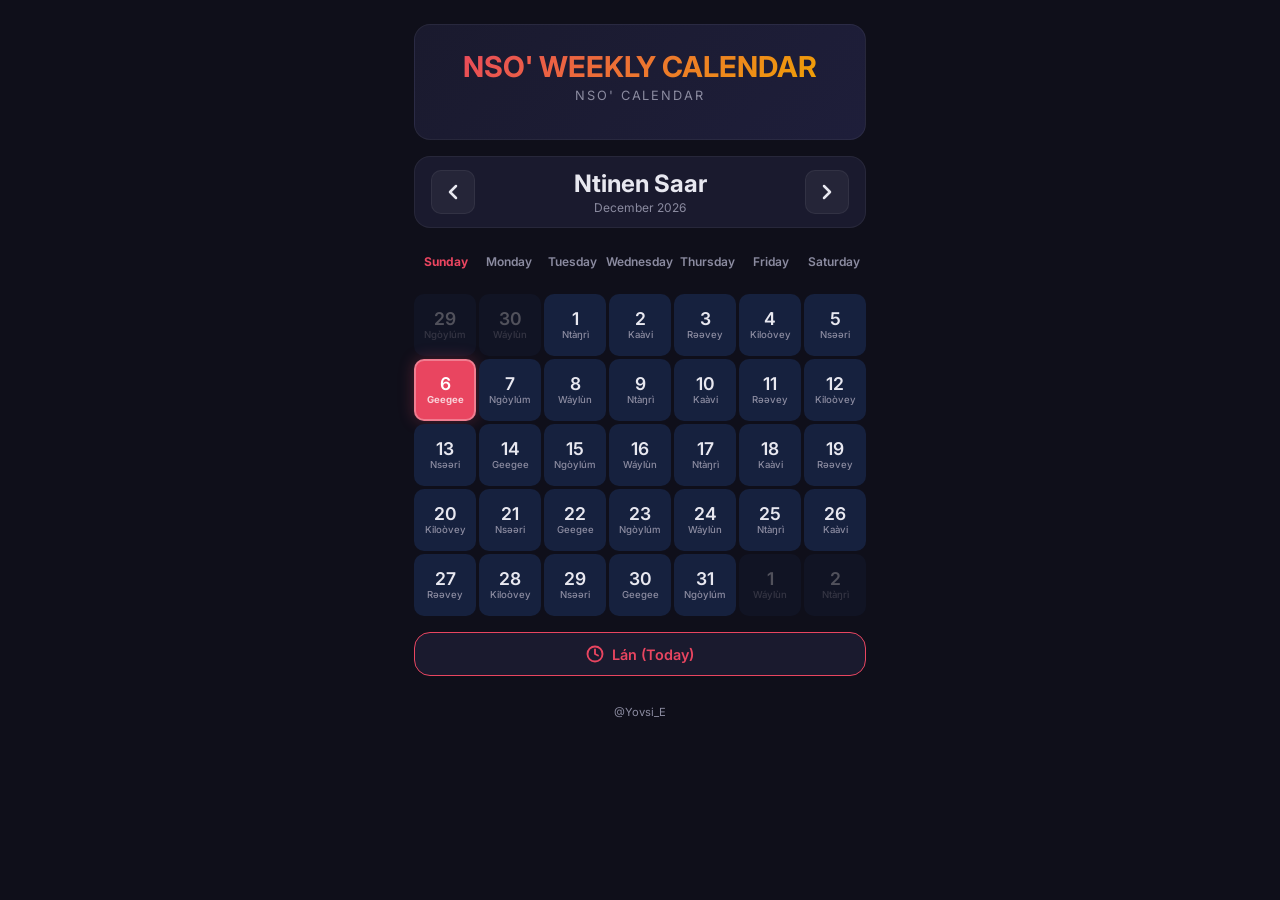
==== index.html @ c8601a16 "Update heading to NSO' WEEKLY CALENDAR" ====
<!DOCTYPE html>
<html lang="nso">
<head>
    <meta charset="UTF-8">
    <meta name="viewport" content="width=device-width, initial-scale=1.0, user-scalable=no">
    <meta name="theme-color" content="#1a1a2e">
    <title>NSO' WEEKLY CALENDAR</title>
    <link rel="stylesheet" href="css/styles.css">
</head>
<body>
    <div class="app-container">
        <!-- Header -->
        <header class="calendar-header">
            <div class="header-top">
                <h1 class="app-title">NSO' WEEKLY CALENDAR</h1>
                <span class="app-subtitle">Nso' Calendar</span>
            </div>
            <div class="gregorian-today" id="gregorianToday"></div>
        </header>

        <!-- Month Navigation -->
        <div class="month-nav">
            <button class="nav-btn" id="prevMonth" aria-label="Previous month">
                <svg width="24" height="24" viewBox="0 0 24 24" fill="none" stroke="currentColor" stroke-width="2.5" stroke-linecap="round" stroke-linejoin="round"><polyline points="15 18 9 12 15 6"></polyline></svg>
            </button>
            <div class="month-display">
                <h2 class="nso-month" id="nsoMonth"></h2>
                <span class="gregorian-month" id="gregorianMonth"></span>
            </div>
            <button class="nav-btn" id="nextMonth" aria-label="Next month">
                <svg width="24" height="24" viewBox="0 0 24 24" fill="none" stroke="currentColor" stroke-width="2.5" stroke-linecap="round" stroke-linejoin="round"><polyline points="9 18 15 12 9 6"></polyline></svg>
            </button>
        </div>

        <!-- Weekday Headers -->
        <div class="weekday-row" id="weekdayHeaders"></div>

        <!-- Calendar Grid -->
        <div class="calendar-grid" id="calendarGrid"></div>

        <!-- Today Button -->
        <button class="today-btn" id="todayBtn">
            <svg width="18" height="18" viewBox="0 0 24 24" fill="none" stroke="currentColor" stroke-width="2.5" stroke-linecap="round" stroke-linejoin="round"><circle cx="12" cy="12" r="10"></circle><polyline points="12 6 12 12 16 14"></polyline></svg>
            Lán (Today)
        </button>

        <!-- Footer -->
        <div class="legend">
            <span class="legend-text">@Yovsi_E</span>
        </div>
    </div>

    <script src="js/app.js"></script>
</body>
</html>
---- css/styles.css ----
@import url('https://fonts.googleapis.com/css2?family=Inter:wght@300;400;500;600;700&display=swap');

:root {
    --bg-primary: #0f0f1a;
    --bg-card: #1a1a2e;
    --bg-cell: #16213e;
    --text-primary: #e8e8f0;
    --text-muted: #8b8ba0;
    --accent: #e94560;
    --accent-glow: rgba(233, 69, 96, 0.3);
    --gold: #f0a500;
    --gold-glow: rgba(240, 165, 0, 0.3);
    --today-bg: #e94560;
    --today-text: #ffffff;
    --border: rgba(255, 255, 255, 0.06);
    --radius: 16px;
    --radius-sm: 10px;
}

* {
    margin: 0;
    padding: 0;
    box-sizing: border-box;
}

body {
    font-family: 'Inter', system-ui, -apple-system, sans-serif;
    background: var(--bg-primary);
    color: var(--text-primary);
    min-height: 100vh;
    display: flex;
    justify-content: center;
    -webkit-tap-highlight-color: transparent;
    user-select: none;
}

.app-container {
    width: 100%;
    max-width: 420px;
    padding: 1rem;
    display: flex;
    flex-direction: column;
    gap: 1rem;
}

/* Header */
.calendar-header {
    background: linear-gradient(135deg, var(--bg-card), #1e1e3a);
    border: 1px solid var(--border);
    border-radius: var(--radius);
    padding: 1.5rem;
    text-align: center;
}

.header-top {
    display: flex;
    flex-direction: column;
    gap: 0.25rem;
}

.app-title {
    font-size: 1.6rem;
    font-weight: 700;
    background: linear-gradient(135deg, var(--accent), var(--gold));
    -webkit-background-clip: text;
    -webkit-text-fill-color: transparent;
    background-clip: text;
}

.app-subtitle {
    font-size: 0.8rem;
    color: var(--text-muted);
    letter-spacing: 0.15em;
    text-transform: uppercase;
}

.gregorian-today {
    margin-top: 0.75rem;
    font-size: 0.85rem;
    color: var(--text-muted);
    font-weight: 400;
}

/* Month Navigation */
.month-nav {
    display: flex;
    align-items: center;
    justify-content: space-between;
    background: var(--bg-card);
    border: 1px solid var(--border);
    border-radius: var(--radius);
    padding: 0.75rem 1rem;
}

.nav-btn {
    background: rgba(255, 255, 255, 0.05);
    border: 1px solid var(--border);
    border-radius: var(--radius-sm);
    color: var(--text-primary);
    width: 44px;
    height: 44px;
    display: flex;
    align-items: center;
    justify-content: center;
    cursor: pointer;
    transition: all 0.2s ease;
}

.nav-btn:active {
    background: rgba(255, 255, 255, 0.12);
    transform: scale(0.95);
}

.month-display {
    text-align: center;
    flex: 1;
}

.nso-month {
    font-size: 1.3rem;
    font-weight: 700;
    color: var(--text-primary);
}

.gregorian-month {
    font-size: 0.75rem;
    color: var(--text-muted);
    display: block;
    margin-top: 2px;
}

/* Weekday Headers */
.weekday-row {
    display: grid;
    grid-template-columns: repeat(7, 1fr);
    gap: 2px;
    padding: 0 2px;
}

.weekday-header {
    text-align: center;
    font-size: 0.7rem;
    font-weight: 600;
    color: var(--text-muted);
    padding: 0.5rem 2px;
    text-transform: none;
}

.weekday-header.today-col {
    color: var(--accent);
    font-weight: 700;
}

/* Calendar Grid */
.calendar-grid {
    display: grid;
    grid-template-columns: repeat(7, 1fr);
    gap: 3px;
}

.day-cell {
    aspect-ratio: 1;
    display: flex;
    flex-direction: column;
    align-items: center;
    justify-content: center;
    background: var(--bg-cell);
    border-radius: var(--radius-sm);
    cursor: pointer;
    transition: all 0.15s ease;
    position: relative;
    font-size: 0.85rem;
    font-weight: 500;
    border: 1px solid transparent;
}

.day-cell:active {
    transform: scale(0.93);
    background: rgba(233, 69, 96, 0.15);
}

.day-cell.empty {
    background: transparent;
    pointer-events: none;
}

.day-cell.today {
    background: var(--today-bg);
    color: var(--today-text);
    font-weight: 700;
    border: 2px solid rgba(255, 255, 255, 0.3);
    box-shadow: 0 0 16px var(--accent-glow);
}

.day-cell.other-month {
    opacity: 0.3;
}

.gregorian-date {
    font-size: 1rem;
    font-weight: 600;
    line-height: 1;
}

.nso-day-label {
    font-size: 0.55rem;
    color: var(--text-muted);
    margin-top: 2px;
    white-space: nowrap;
    overflow: hidden;
    text-overflow: ellipsis;
    max-width: 100%;
    padding: 0 1px;
}

.day-cell.today .nso-day-label {
    color: rgba(255, 255, 255, 0.75);
}

/* Today Button */
.today-btn {
    display: flex;
    align-items: center;
    justify-content: center;
    gap: 0.5rem;
    background: var(--bg-card);
    border: 1px solid var(--accent);
    border-radius: var(--radius);
    color: var(--accent);
    font-family: 'Inter', sans-serif;
    font-size: 0.9rem;
    font-weight: 600;
    padding: 0.75rem;
    cursor: pointer;
    transition: all 0.2s ease;
    width: 100%;
}

.today-btn:active {
    background: rgba(233, 69, 96, 0.1);
    transform: scale(0.97);
}

/* Legend */
.legend {
    text-align: center;
    padding: 0.5rem;
}

.legend-text {
    font-size: 0.7rem;
    color: var(--text-muted);
}

.legend-today {
    font-weight: 600;
    color: var(--accent);
    font-size: 0.75rem;
}

/* Landscape / larger screens */
@media (min-width: 480px) {
    .app-container {
        padding: 1.5rem;
    }

    .app-title {
        font-size: 1.8rem;
    }

    .nso-month {
        font-size: 1.5rem;
    }

    .weekday-header {
        font-size: 0.75rem;
        padding: 0.6rem 2px;
    }

    .day-cell {
        font-size: 0.9rem;
    }

    .gregorian-date {
        font-size: 1.1rem;
    }

    .nso-day-label {
        font-size: 0.6rem;
    }
}

@media (min-width: 768px) {
    .app-container {
        max-width: 500px;
    }
}
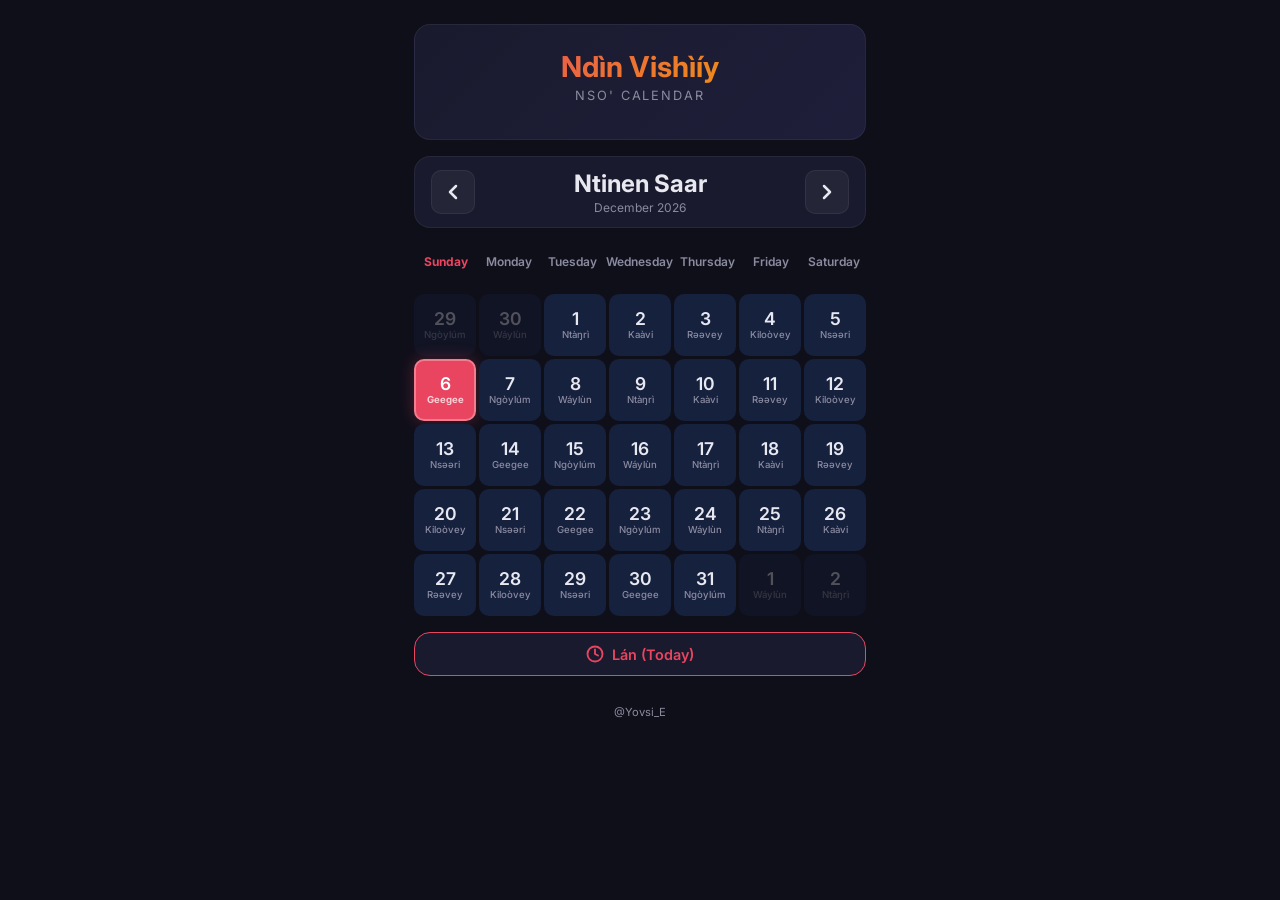
==== commit 9a8873c8: "Restore previous title Ndìn Vishìíy" ====
--- a/index.html
+++ b/index.html
@@ -4,7 +4,7 @@
     <meta charset="UTF-8">
     <meta name="viewport" content="width=device-width, initial-scale=1.0, user-scalable=no">
     <meta name="theme-color" content="#1a1a2e">
-    <title>NSO' WEEKLY CALENDAR</title>
+    <title>Nso' Calendar - Ndìn Vishìíy</title>
     <link rel="stylesheet" href="css/styles.css">
 </head>
 <body>
@@ -12,7 +12,7 @@
         <!-- Header -->
         <header class="calendar-header">
             <div class="header-top">
-                <h1 class="app-title">NSO' WEEKLY CALENDAR</h1>
+                <h1 class="app-title">Ndìn Vishìíy</h1>
                 <span class="app-subtitle">Nso' Calendar</span>
             </div>
             <div class="gregorian-today" id="gregorianToday"></div>
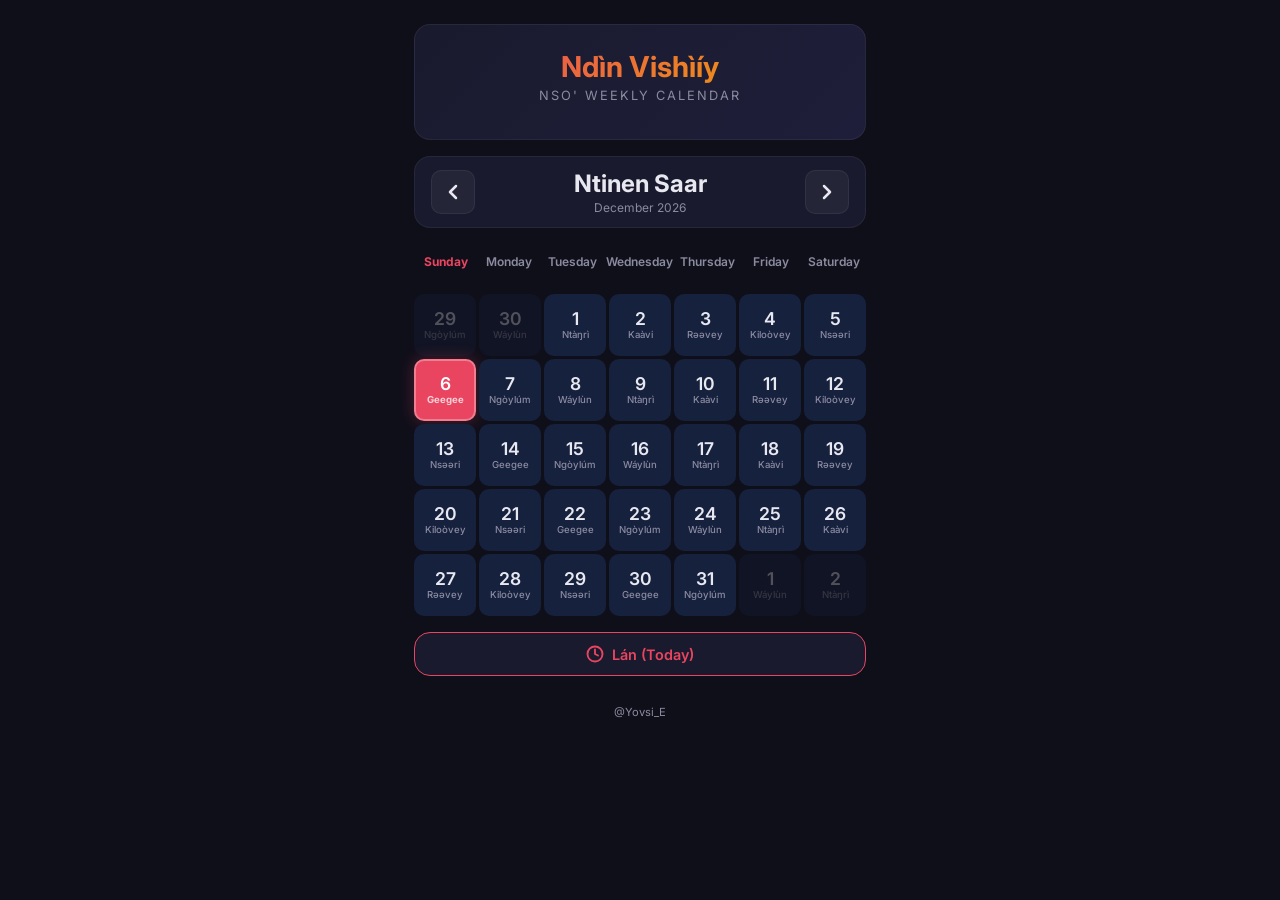
==== commit 53c3c448: "Update subtitle to NSO' WEEKLY CALENDAR" ====
--- a/index.html
+++ b/index.html
@@ -13,7 +13,7 @@
         <header class="calendar-header">
             <div class="header-top">
                 <h1 class="app-title">Ndìn Vishìíy</h1>
-                <span class="app-subtitle">Nso' Calendar</span>
+                <span class="app-subtitle">NSO' WEEKLY CALENDAR</span>
             </div>
             <div class="gregorian-today" id="gregorianToday"></div>
         </header>
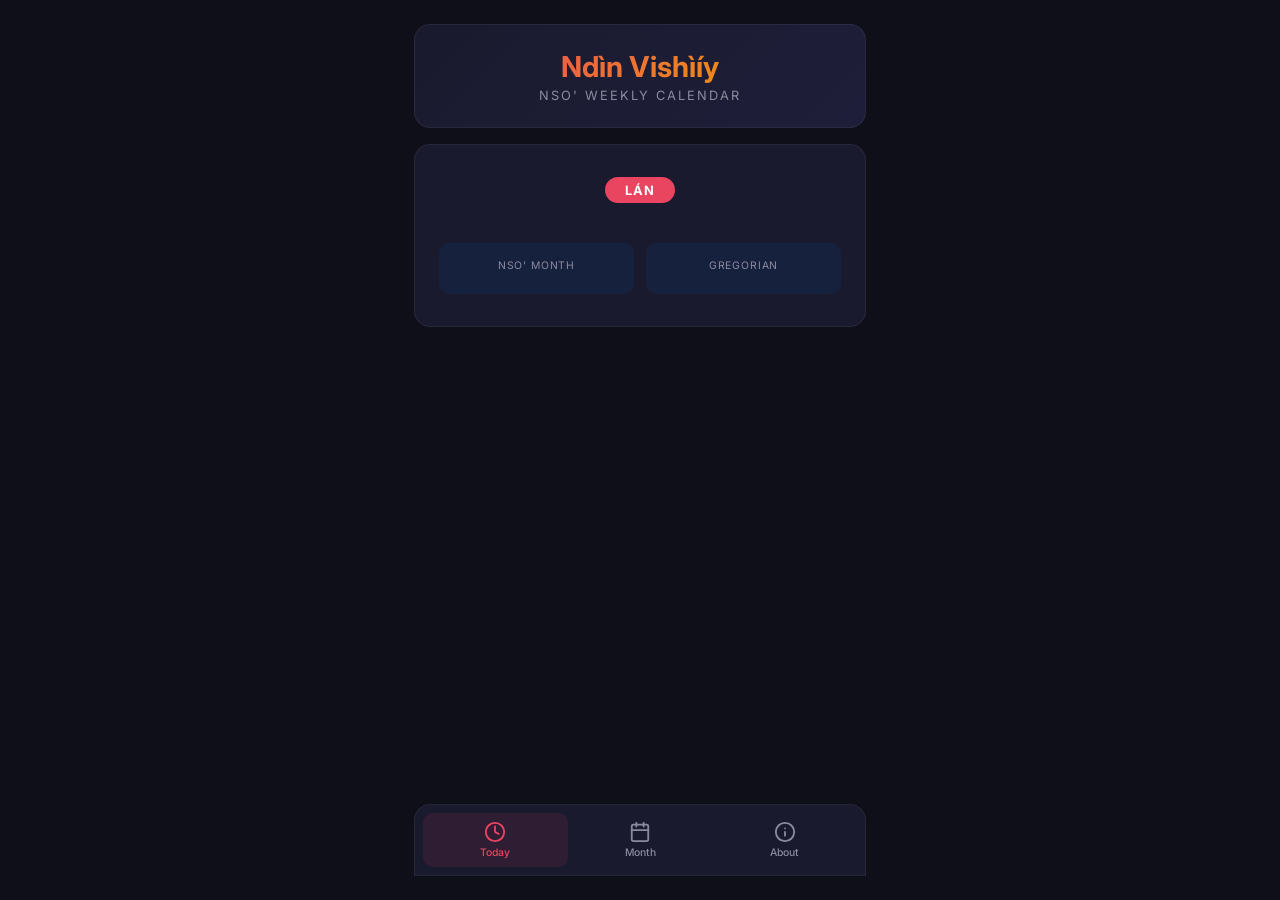
==== commit 2925a6ce: "Add 3-tab layout: Today, Month, About App" ====
--- a/index.html
+++ b/index.html
@@ -15,39 +15,84 @@
                 <h1 class="app-title">Ndìn Vishìíy</h1>
                 <span class="app-subtitle">NSO' WEEKLY CALENDAR</span>
             </div>
-            <div class="gregorian-today" id="gregorianToday"></div>
         </header>
 
-        <!-- Month Navigation -->
-        <div class="month-nav">
-            <button class="nav-btn" id="prevMonth" aria-label="Previous month">
-                <svg width="24" height="24" viewBox="0 0 24 24" fill="none" stroke="currentColor" stroke-width="2.5" stroke-linecap="round" stroke-linejoin="round"><polyline points="15 18 9 12 15 6"></polyline></svg>
-            </button>
-            <div class="month-display">
-                <h2 class="nso-month" id="nsoMonth"></h2>
-                <span class="gregorian-month" id="gregorianMonth"></span>
+        <!-- TAB: Today View -->
+        <div class="tab-content active" id="tab-today">
+            <div class="today-view">
+                <div class="today-badge">Lán</div>
+                <div class="today-nso-day" id="todayNsoDay"></div>
+                <div class="today-gregorian" id="todayGregorianFull"></div>
+                <div class="today-info-row">
+                    <div class="today-info-card">
+                        <span class="info-label">Nso' Month</span>
+                        <span class="info-value" id="todayNsoMonth"></span>
+                    </div>
+                    <div class="today-info-card">
+                        <span class="info-label">Gregorian</span>
+                        <span class="info-value" id="todayGregShort"></span>
+                    </div>
+                </div>
             </div>
-            <button class="nav-btn" id="nextMonth" aria-label="Next month">
-                <svg width="24" height="24" viewBox="0 0 24 24" fill="none" stroke="currentColor" stroke-width="2.5" stroke-linecap="round" stroke-linejoin="round"><polyline points="9 18 15 12 9 6"></polyline></svg>
+        </div>
+
+        <!-- TAB: Month View -->
+        <div class="tab-content" id="tab-month">
+            <div class="month-nav">
+                <button class="nav-btn" id="prevMonth">
+                    <svg width="24" height="24" viewBox="0 0 24 24" fill="none" stroke="currentColor" stroke-width="2.5" stroke-linecap="round" stroke-linejoin="round"><polyline points="15 18 9 12 15 6"></polyline></svg>
+                </button>
+                <div class="month-display">
+                    <h2 class="nso-month" id="nsoMonth"></h2>
+                    <span class="gregorian-month" id="gregorianMonth"></span>
+                </div>
+                <button class="nav-btn" id="nextMonth">
+                    <svg width="24" height="24" viewBox="0 0 24 24" fill="none" stroke="currentColor" stroke-width="2.5" stroke-linecap="round" stroke-linejoin="round"><polyline points="9 18 15 12 9 6"></polyline></svg>
+                </button>
+            </div>
+            <div class="weekday-row" id="weekdayHeaders"></div>
+            <div class="calendar-grid" id="calendarGrid"></div>
+            <button class="today-btn" id="todayBtn">
+                <svg width="18" height="18" viewBox="0 0 24 24" fill="none" stroke="currentColor" stroke-width="2.5" stroke-linecap="round" stroke-linejoin="round"><circle cx="12" cy="12" r="10"></circle><polyline points="12 6 12 12 16 14"></polyline></svg>
+                Lán (Today)
             </button>
         </div>
 
-        <!-- Weekday Headers -->
-        <div class="weekday-row" id="weekdayHeaders"></div>
+        <!-- TAB: About App -->
+        <div class="tab-content" id="tab-about">
+            <div class="about-view">
+                <div class="about-icon">
+                    <svg width="64" height="64" viewBox="0 0 24 24" fill="none" stroke="currentColor" stroke-width="1.5" stroke-linecap="round" stroke-linejoin="round"><rect x="3" y="4" width="18" height="18" rx="2" ry="2"></rect><line x1="16" y1="2" x2="16" y2="6"></line><line x1="8" y1="2" x2="8" y2="6"></line><line x1="3" y1="10" x2="21" y2="10"></line></svg>
+                </div>
+                <h2 class="about-title">Ndìn Vishìíy</h2>
+                <p class="about-subtitle">NSO' WEEKLY CALENDAR</p>
+                <p class="about-desc">
+                    An 8-day weekly calendar in the Nso' dialect, displaying traditional weekday 
+                    and month names alongside the Gregorian calendar.
+                </p>
+                <div class="about-author">
+                    <span class="author-label">Developed by</span>
+                    <span class="author-name">@Yovsi_E</span>
+                </div>
+                <div class="about-version">Version 1.0</div>
+            </div>
+        </div>
 
-        <!-- Calendar Grid -->
-        <div class="calendar-grid" id="calendarGrid"></div>
-
-        <!-- Today Button -->
-        <button class="today-btn" id="todayBtn">
-            <svg width="18" height="18" viewBox="0 0 24 24" fill="none" stroke="currentColor" stroke-width="2.5" stroke-linecap="round" stroke-linejoin="round"><circle cx="12" cy="12" r="10"></circle><polyline points="12 6 12 12 16 14"></polyline></svg>
-            Lán (Today)
-        </button>
-
-        <!-- Footer -->
-        <div class="legend">
-            <span class="legend-text">@Yovsi_E</span>
-        </div>
+        <!-- Bottom Tab Navigation -->
+        <nav class="bottom-tabs">
+            <button class="tab-btn active" data-tab="today">
+                <svg width="22" height="22" viewBox="0 0 24 24" fill="none" stroke="currentColor" stroke-width="2" stroke-linecap="round" stroke-linejoin="round"><circle cx="12" cy="12" r="10"></circle><polyline points="12 6 12 12 16 14"></polyline></svg>
+                <span>Today</span>
+            </button>
+            <button class="tab-btn" data-tab="month">
+                <svg width="22" height="22" viewBox="0 0 24 24" fill="none" stroke="currentColor" stroke-width="2" stroke-linecap="round" stroke-linejoin="round"><rect x="3" y="4" width="18" height="18" rx="2" ry="2"></rect><line x1="16" y1="2" x2="16" y2="6"></line><line x1="8" y1="2" x2="8" y2="6"></line><line x1="3" y1="10" x2="21" y2="10"></line></svg>
+                <span>Month</span>
+            </button>
+            <button class="tab-btn" data-tab="about">
+                <svg width="22" height="22" viewBox="0 0 24 24" fill="none" stroke="currentColor" stroke-width="2" stroke-linecap="round" stroke-linejoin="round"><circle cx="12" cy="12" r="10"></circle><line x1="12" y1="16" x2="12" y2="12"></line><line x1="12" y1="8" x2="12.01" y2="8"></line></svg>
+                <span>About</span>
+            </button>
+        </nav>
     </div>
 
     <script src="js/app.js"></script>
--- a/css/styles.css
+++ b/css/styles.css
@@ -241,21 +241,194 @@
     transform: scale(0.97);
 }
 
-/* Legend */
-.legend {
+/* Tab Content */
+.tab-content {
+    display: none;
+    flex: 1;
+    overflow-y: auto;
+    padding-bottom: 0.5rem;
+}
+
+.tab-content.active {
+    display: flex;
+    flex-direction: column;
+    gap: 1rem;
+}
+
+/* Today View */
+.today-view {
+    display: flex;
+    flex-direction: column;
+    align-items: center;
+    gap: 0.75rem;
+    padding: 2rem 1.5rem;
+    background: var(--bg-card);
+    border: 1px solid var(--border);
+    border-radius: var(--radius);
     text-align: center;
+}
+
+.today-badge {
+    background: var(--accent);
+    color: white;
+    font-size: 0.8rem;
+    font-weight: 700;
+    padding: 0.35rem 1.25rem;
+    border-radius: 9999px;
+    text-transform: uppercase;
+    letter-spacing: 0.1em;
+}
+
+.today-nso-day {
+    font-size: 2.5rem;
+    font-weight: 700;
+    color: var(--accent);
+    line-height: 1.1;
+}
+
+.today-gregorian {
+    font-size: 0.9rem;
+    color: var(--text-muted);
+    margin-top: -0.25rem;
+}
+
+.today-info-row {
+    display: flex;
+    gap: 0.75rem;
+    width: 100%;
+    margin-top: 0.5rem;
+}
+
+.today-info-card {
+    flex: 1;
+    background: var(--bg-cell);
+    border-radius: var(--radius-sm);
+    padding: 1rem 0.75rem;
+    display: flex;
+    flex-direction: column;
+    gap: 0.35rem;
+}
+
+.info-label {
+    font-size: 0.65rem;
+    color: var(--text-muted);
+    text-transform: uppercase;
+    letter-spacing: 0.08em;
+}
+
+.info-value {
+    font-size: 1rem;
+    font-weight: 600;
+    color: var(--text-primary);
+}
+
+/* About View */
+.about-view {
+    display: flex;
+    flex-direction: column;
+    align-items: center;
+    gap: 1rem;
+    padding: 2rem 1.5rem;
+    background: var(--bg-card);
+    border: 1px solid var(--border);
+    border-radius: var(--radius);
+    text-align: center;
+}
+
+.about-icon {
+    color: var(--accent);
+    opacity: 0.7;
+    margin-bottom: 0.5rem;
+}
+
+.about-title {
+    font-size: 1.6rem;
+    font-weight: 700;
+    background: linear-gradient(135deg, var(--accent), var(--gold));
+    -webkit-background-clip: text;
+    -webkit-text-fill-color: transparent;
+    background-clip: text;
+}
+
+.about-subtitle {
+    font-size: 0.85rem;
+    color: var(--text-muted);
+    letter-spacing: 0.1em;
+}
+
+.about-desc {
+    font-size: 0.85rem;
+    color: var(--text-muted);
+    line-height: 1.5;
+    max-width: 300px;
+}
+
+.about-author {
+    display: flex;
+    flex-direction: column;
+    gap: 0.25rem;
+    margin-top: 1rem;
+    padding: 1rem 2rem;
+    background: var(--bg-cell);
+    border-radius: var(--radius-sm);
+}
+
+.author-label {
+    font-size: 0.7rem;
+    color: var(--text-muted);
+    text-transform: uppercase;
+    letter-spacing: 0.08em;
+}
+
+.author-name {
+    font-size: 1.1rem;
+    font-weight: 700;
+    color: var(--accent);
+}
+
+.about-version {
+    font-size: 0.7rem;
+    color: var(--text-muted);
+    margin-top: 0.5rem;
+}
+
+/* Bottom Tab Navigation */
+.bottom-tabs {
+    display: flex;
+    background: var(--bg-card);
+    border: 1px solid var(--border);
+    border-radius: var(--radius) var(--radius) 0 0;
     padding: 0.5rem;
-}
-
-.legend-text {
-    font-size: 0.7rem;
-    color: var(--text-muted);
-}
-
-.legend-today {
-    font-weight: 600;
-    color: var(--accent);
-    font-size: 0.75rem;
+    position: sticky;
+    bottom: 0;
+    margin-top: auto;
+}
+
+.tab-btn {
+    flex: 1;
+    display: flex;
+    flex-direction: column;
+    align-items: center;
+    gap: 0.2rem;
+    padding: 0.5rem 0.25rem;
+    background: transparent;
+    border: none;
+    border-radius: var(--radius-sm);
+    color: var(--text-muted);
+    font-family: 'Inter', sans-serif;
+    font-size: 0.65rem;
+    font-weight: 500;
+    cursor: pointer;
+    transition: all 0.2s ease;
+}
+
+.tab-btn.active {
+    color: var(--accent);
+    background: rgba(233, 69, 96, 0.1);
+}
+
+.tab-btn:active {
+    transform: scale(0.95);
 }
 
 /* Landscape / larger screens */
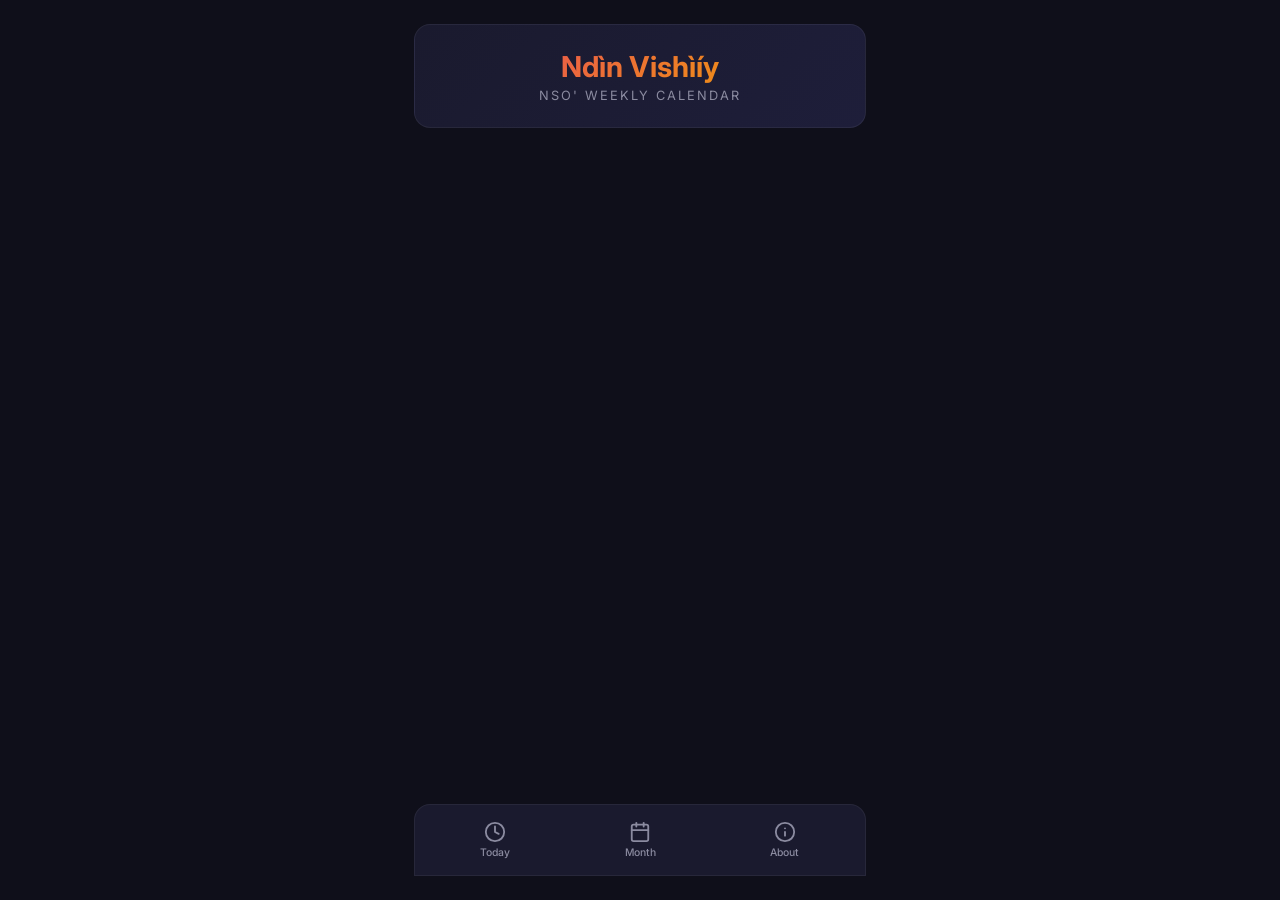
==== commit b6f556ea: "Show tab content only when tapped" ====
--- a/index.html
+++ b/index.html
@@ -18,7 +18,7 @@
         </header>
 
         <!-- TAB: Today View -->
-        <div class="tab-content active" id="tab-today">
+        <div class="tab-content" id="tab-today">
             <div class="today-view">
                 <div class="today-badge">Lán</div>
                 <div class="today-nso-day" id="todayNsoDay"></div>
@@ -80,7 +80,7 @@
 
         <!-- Bottom Tab Navigation -->
         <nav class="bottom-tabs">
-            <button class="tab-btn active" data-tab="today">
+            <button class="tab-btn" data-tab="today">
                 <svg width="22" height="22" viewBox="0 0 24 24" fill="none" stroke="currentColor" stroke-width="2" stroke-linecap="round" stroke-linejoin="round"><circle cx="12" cy="12" r="10"></circle><polyline points="12 6 12 12 16 14"></polyline></svg>
                 <span>Today</span>
             </button>
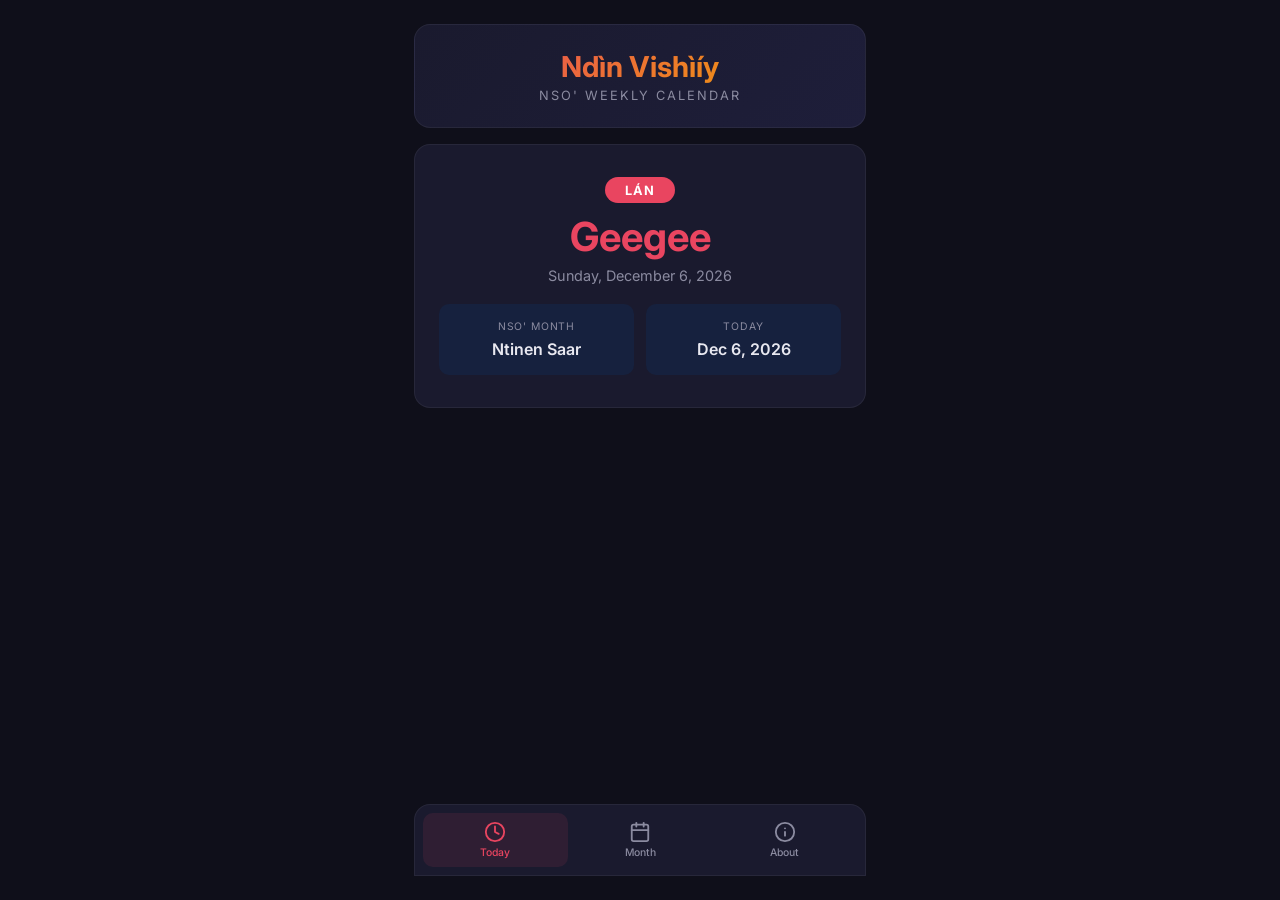
==== commit bf7b3122: "Show Today tab by default to fix undefined issue" ====
--- a/index.html
+++ b/index.html
@@ -5,7 +5,7 @@
     <meta name="viewport" content="width=device-width, initial-scale=1.0, user-scalable=no">
     <meta name="theme-color" content="#1a1a2e">
     <title>Nso' Calendar - Ndìn Vishìíy</title>
-    <link rel="stylesheet" href="css/styles.css">
+    <link rel="stylesheet" href="css/styles.css?v=2">
 </head>
 <body>
     <div class="app-container">
@@ -18,7 +18,7 @@
         </header>
 
         <!-- TAB: Today View -->
-        <div class="tab-content" id="tab-today">
+        <div class="tab-content active" id="tab-today">
             <div class="today-view">
                 <div class="today-badge">Lán</div>
                 <div class="today-nso-day" id="todayNsoDay"></div>
@@ -29,7 +29,7 @@
                         <span class="info-value" id="todayNsoMonth"></span>
                     </div>
                     <div class="today-info-card">
-                        <span class="info-label">Gregorian</span>
+                        <span class="info-label">TODAY</span>
                         <span class="info-value" id="todayGregShort"></span>
                     </div>
                 </div>
@@ -80,7 +80,7 @@
 
         <!-- Bottom Tab Navigation -->
         <nav class="bottom-tabs">
-            <button class="tab-btn" data-tab="today">
+            <button class="tab-btn active" data-tab="today">
                 <svg width="22" height="22" viewBox="0 0 24 24" fill="none" stroke="currentColor" stroke-width="2" stroke-linecap="round" stroke-linejoin="round"><circle cx="12" cy="12" r="10"></circle><polyline points="12 6 12 12 16 14"></polyline></svg>
                 <span>Today</span>
             </button>
--- a/css/styles.css
+++ b/css/styles.css
@@ -151,6 +151,11 @@
     font-weight: 700;
 }
 
+.weekday-header.sunday-col {
+    color: var(--gold);
+    font-weight: 700;
+}
+
 /* Calendar Grid */
 .calendar-grid {
     display: grid;
@@ -190,6 +195,17 @@
     font-weight: 700;
     border: 2px solid rgba(255, 255, 255, 0.3);
     box-shadow: 0 0 16px var(--accent-glow);
+}
+
+.day-cell.country-sunday {
+    background: rgba(240, 165, 0, 0.15);
+    border: 1px solid rgba(240, 165, 0, 0.35);
+    color: var(--gold);
+    font-weight: 600;
+}
+
+.day-cell.weekend {
+    background: rgba(240, 165, 0, 0.08);
 }
 
 .day-cell.other-month {
@@ -383,7 +399,7 @@
 .author-name {
     font-size: 1.1rem;
     font-weight: 700;
-    color: var(--accent);
+    color: #1e3a5f;
 }
 
 .about-version {
